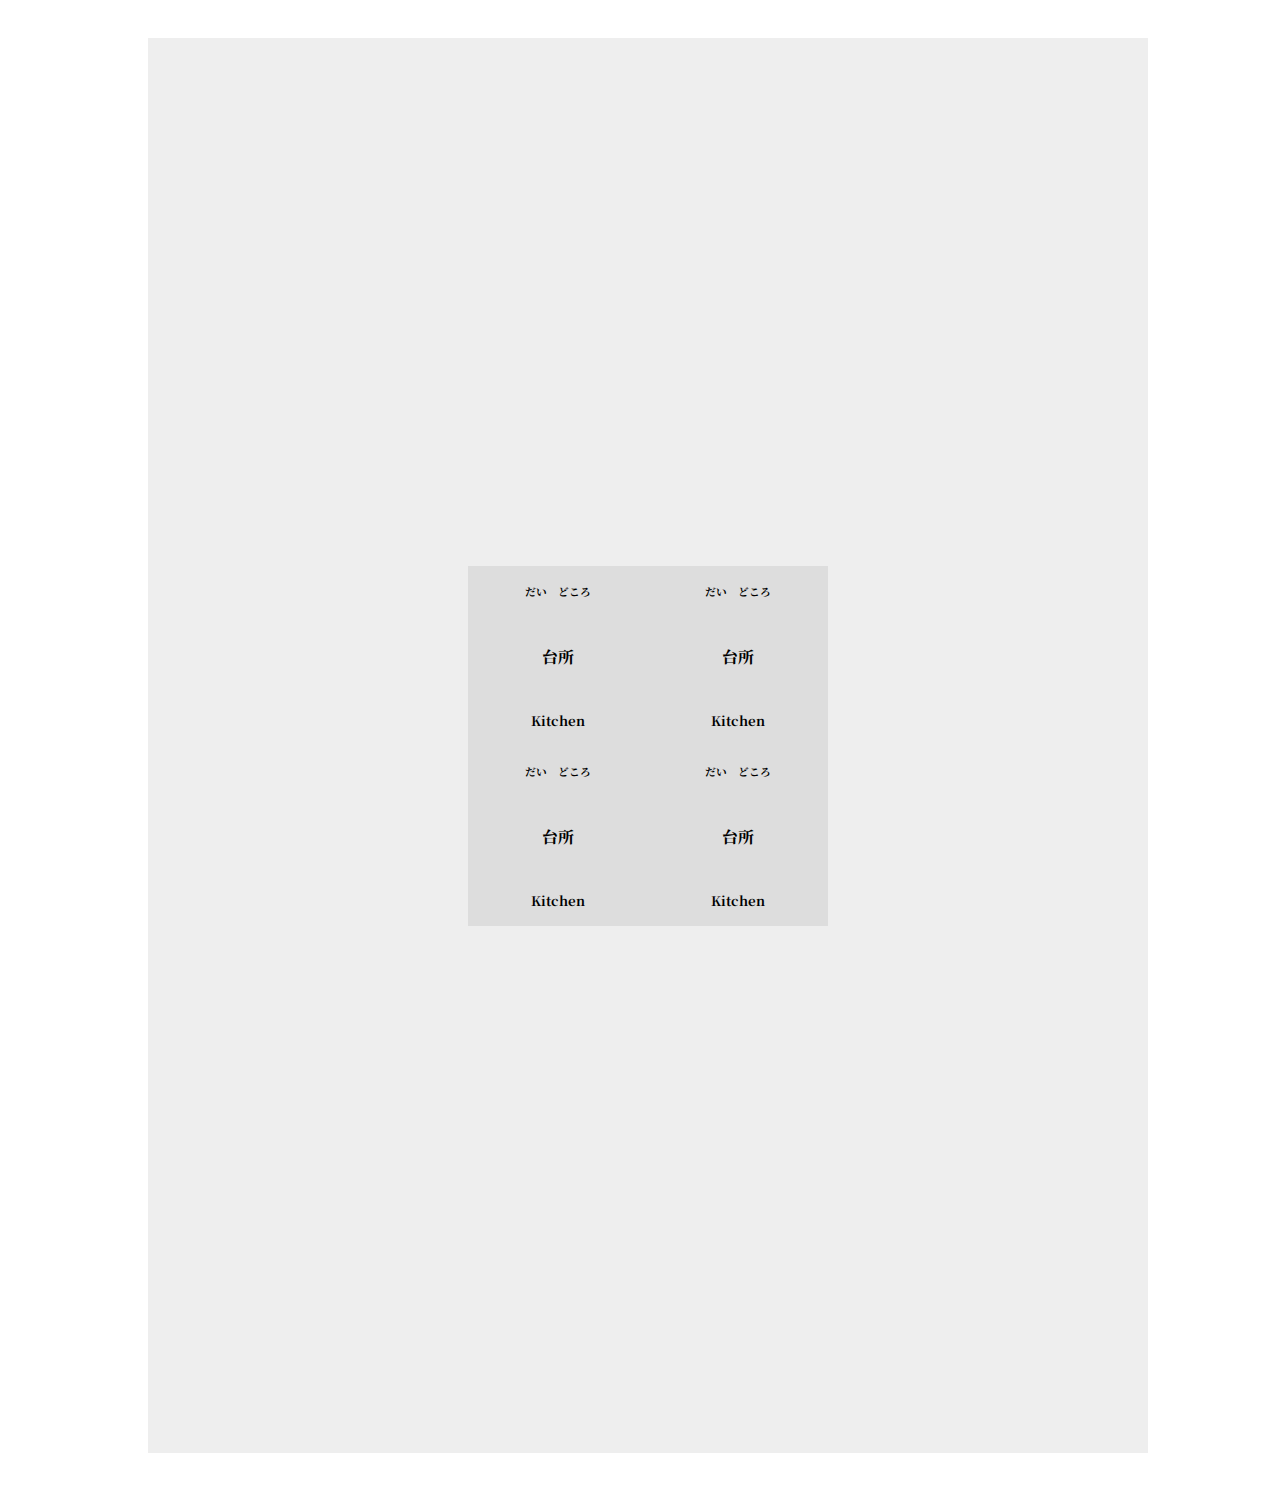
==== index.html @ 010be97d "First And FInal" ====
<!DOCTYPE html>
<html lang="en">
<head>
  <meta charset="UTF-8">
  <meta name="viewport" content="width=device-width, initial-scale=1.0">
  <link rel="stylesheet" href="https://stackpath.bootstrapcdn.com/bootstrap/4.5.0/css/bootstrap.min.css" integrity="sha384-9aIt2nRpC12Uk9gS9baDl411NQApFmC26EwAOH8WgZl5MYYxFfc+NcPb1dKGj7Sk" crossorigin="anonymous">
  <link rel="stylesheet" href="./css/style.css">
  <title>PrintA4 - For Printing Use Only</title>
</head>
<body>
  <div class="container">
    <div class="background">
      <div class="page">
        <div class="note">
          <div class="note-sec border">
            <h6>だい　どころ</h6>
            <h4>台所</h4>
            <h5>Kitchen</h5>
          </div>
          <div class="note-sec border">
            <h6>だい　どころ</h6>
            <h4>台所</h4>
            <h5>Kitchen</h5>
          </div>
          <div class="note-sec border">
            <h6>だい　どころ</h6>
            <h4>台所</h4>
            <h5>Kitchen</h5>
          </div>
          <div class="note-sec border">
            <h6>だい　どころ</h6>
            <h4>台所</h4>
            <h5>Kitchen</h5>
          </div>
        </div>
      </div>
    </div>
  </div>
</body>
</html>
---- css/style.css ----
@import url("https://fonts.googleapis.com/css2?family=Noto+Serif+JP:wght@500&display=swap");
body {
  width: 100%;
  height: 100%;
  display: -webkit-box;
  display: -ms-flexbox;
  display: flex;
  -webkit-box-pack: center;
      -ms-flex-pack: center;
          justify-content: center;
  -webkit-box-align: center;
      -ms-flex-align: center;
          align-items: center;
}

.background {
  width: 100%;
  height: 100%;
  display: -webkit-box;
  display: -ms-flexbox;
  display: flex;
  -webkit-box-pack: center;
      -ms-flex-pack: center;
          justify-content: center;
  -webkit-box-align: center;
      -ms-flex-align: center;
          align-items: center;
}

.page {
  margin: 30px;
  width: 1000px;
  height: 1415px;
  background-color: #EEE;
  display: -webkit-box;
  display: -ms-flexbox;
  display: flex;
  -webkit-box-pack: center;
      -ms-flex-pack: center;
          justify-content: center;
  -webkit-box-align: center;
      -ms-flex-align: center;
          align-items: center;
}

.page .note {
  width: 360px;
  height: 360px;
  background-color: #DDD;
  display: -ms-grid;
  display: grid;
  -ms-grid-columns: 1fr 1fr;
      grid-template-columns: 1fr 1fr;
}

.page .note .note-sec {
  width: 180px;
  height: 180px;
  display: -webkit-box;
  display: -ms-flexbox;
  display: flex;
  -webkit-box-orient: vertical;
  -webkit-box-direction: normal;
      -ms-flex-direction: column;
          flex-direction: column;
  -webkit-box-pack: center;
      -ms-flex-pack: center;
          justify-content: center;
  -webkit-box-align: center;
      -ms-flex-align: center;
          align-items: center;
  font-family: 'Noto Serif JP', serif;
}

.page .note-sing {
  width: 360px;
  height: 360px;
  background-color: #DDD;
  display: -webkit-box;
  display: -ms-flexbox;
  display: flex;
  -webkit-box-pack: center;
      -ms-flex-pack: center;
          justify-content: center;
  -webkit-box-align: center;
      -ms-flex-align: center;
          align-items: center;
}

.page .note-sing .note-sec-sing {
  width: 100%;
  height: 100%;
  display: -webkit-box;
  display: -ms-flexbox;
  display: flex;
  -webkit-box-orient: vertical;
  -webkit-box-direction: normal;
      -ms-flex-direction: column;
          flex-direction: column;
  -webkit-box-pack: center;
      -ms-flex-pack: center;
          justify-content: center;
  -webkit-box-align: center;
      -ms-flex-align: center;
          align-items: center;
  font-family: 'Noto Serif JP', serif;
  font-size: 250px;
}

.page .note-sing .note-sec-sing h1 {
  font-size: 125px;
}

.page .note-sing .note-sec-sing h6, .page .note-sing .note-sec-sing h5 {
  font-size: 32px;
}

@media print {
  .page {
    visibility: visible;
    background-color: white;
    position: absolute;
    left: 0;
    top: 0;
  }
  .page .note {
    background-color: white;
    color: black;
  }
}
/*# sourceMappingURL=style.css.map */
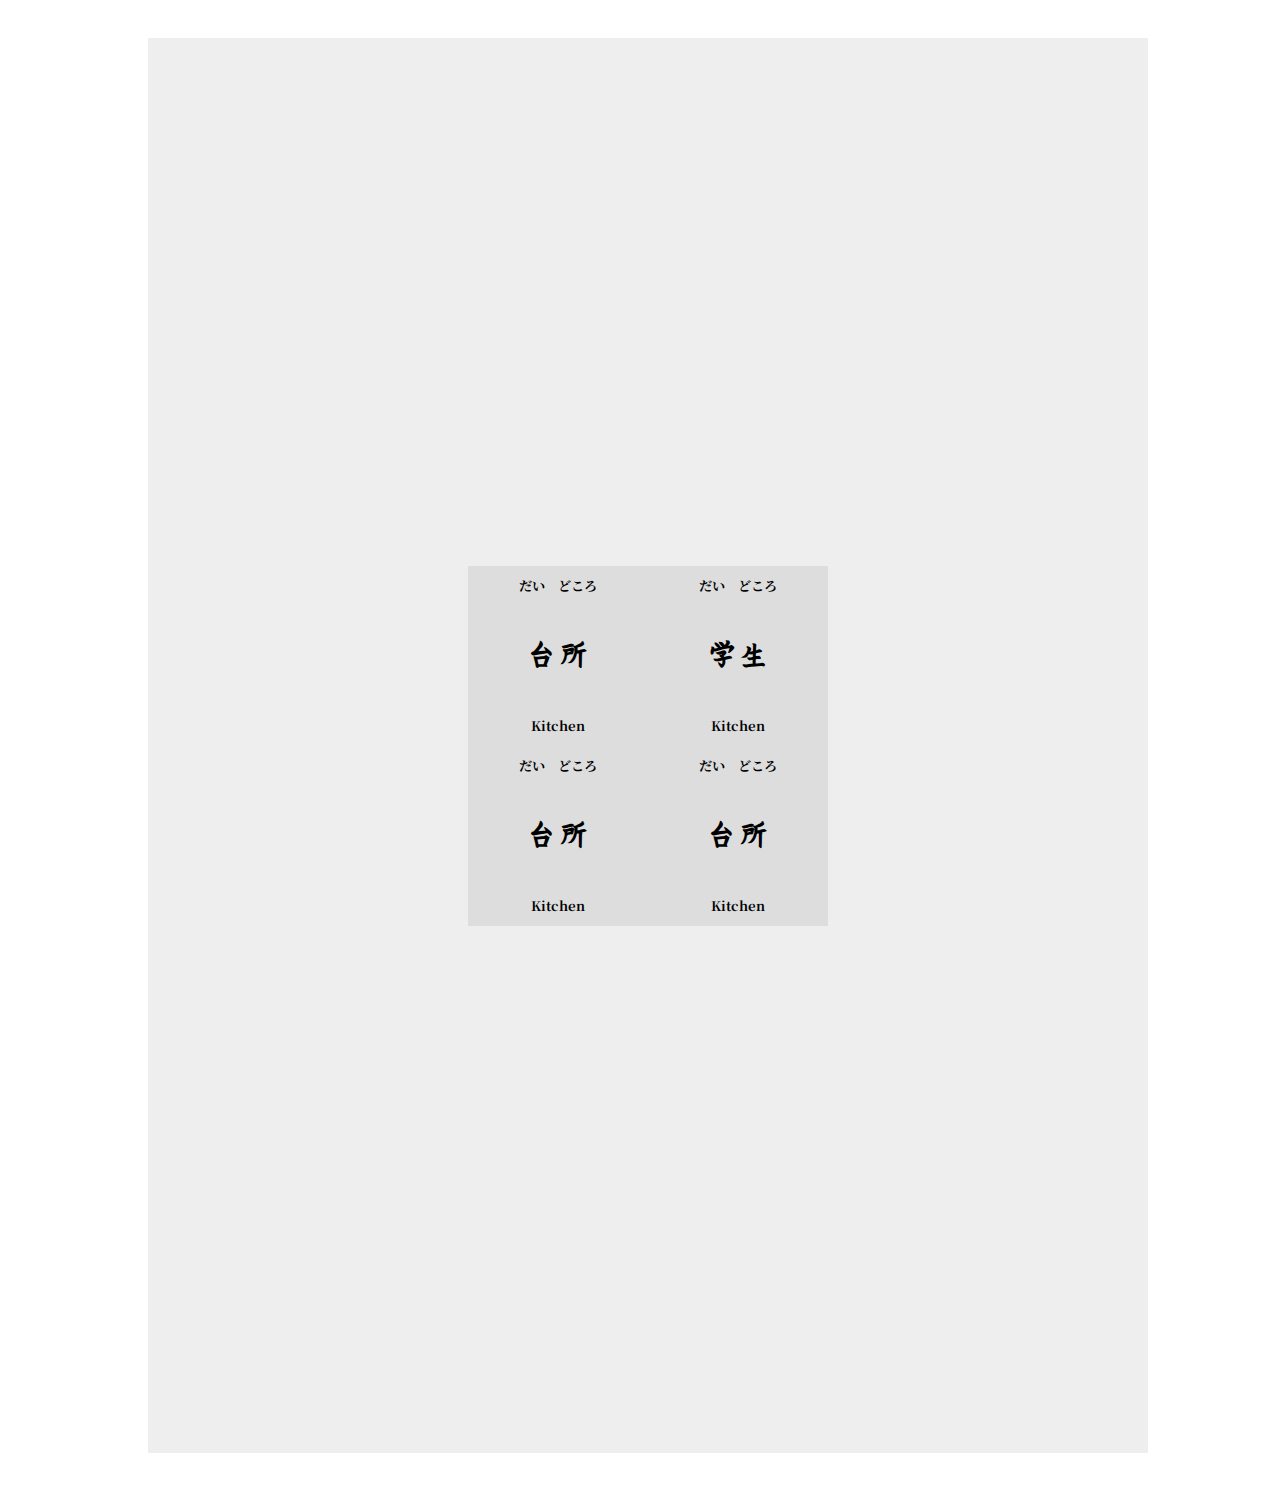
==== commit fa83d339: "Added New Font For Japanese" ====
--- a/index.html
+++ b/index.html
@@ -13,23 +13,23 @@
       <div class="page">
         <div class="note">
           <div class="note-sec border">
-            <h6>だい　どころ</h6>
-            <h4>台所</h4>
+            <h5>だい　どころ</h5>
+            <h1>台所</h1>
             <h5>Kitchen</h5>
           </div>
           <div class="note-sec border">
-            <h6>だい　どころ</h6>
-            <h4>台所</h4>
+            <h5>だい　どころ</h5>
+            <h1>学生</h1>
             <h5>Kitchen</h5>
           </div>
           <div class="note-sec border">
-            <h6>だい　どころ</h6>
-            <h4>台所</h4>
+            <h5>だい　どころ</h5>
+            <h1>台所</h1>
             <h5>Kitchen</h5>
           </div>
           <div class="note-sec border">
-            <h6>だい　どころ</h6>
-            <h4>台所</h4>
+            <h5>だい　どころ</h5>
+            <h1>台所</h1>
             <h5>Kitchen</h5>
           </div>
         </div>
--- a/css/style.css
+++ b/css/style.css
@@ -1,4 +1,18 @@
 @import url("https://fonts.googleapis.com/css2?family=Noto+Serif+JP:wght@500&display=swap");
+@import url("https://fonts.googleapis.com/css2?family=EB+Garamond:wght@800&display=swap");
+@font-face {
+  font-family: Aihara;
+  src: url("../font/AiharaHudemojiKaisho3.00.ttf");
+}
+
+h5 {
+  font-family: 'EB Garamond', serif;
+}
+
+h5 {
+  font-family: 'Noto Serif JP', serif;
+}
+
 body {
   width: 100%;
   height: 100%;
@@ -69,7 +83,7 @@
   -webkit-box-align: center;
       -ms-flex-align: center;
           align-items: center;
-  font-family: 'Noto Serif JP', serif;
+  font-family: Aihara;
 }
 
 .page .note-sing {
@@ -103,7 +117,7 @@
   -webkit-box-align: center;
       -ms-flex-align: center;
           align-items: center;
-  font-family: 'Noto Serif JP', serif;
+  font-family: Aihara;
   font-size: 250px;
 }
 
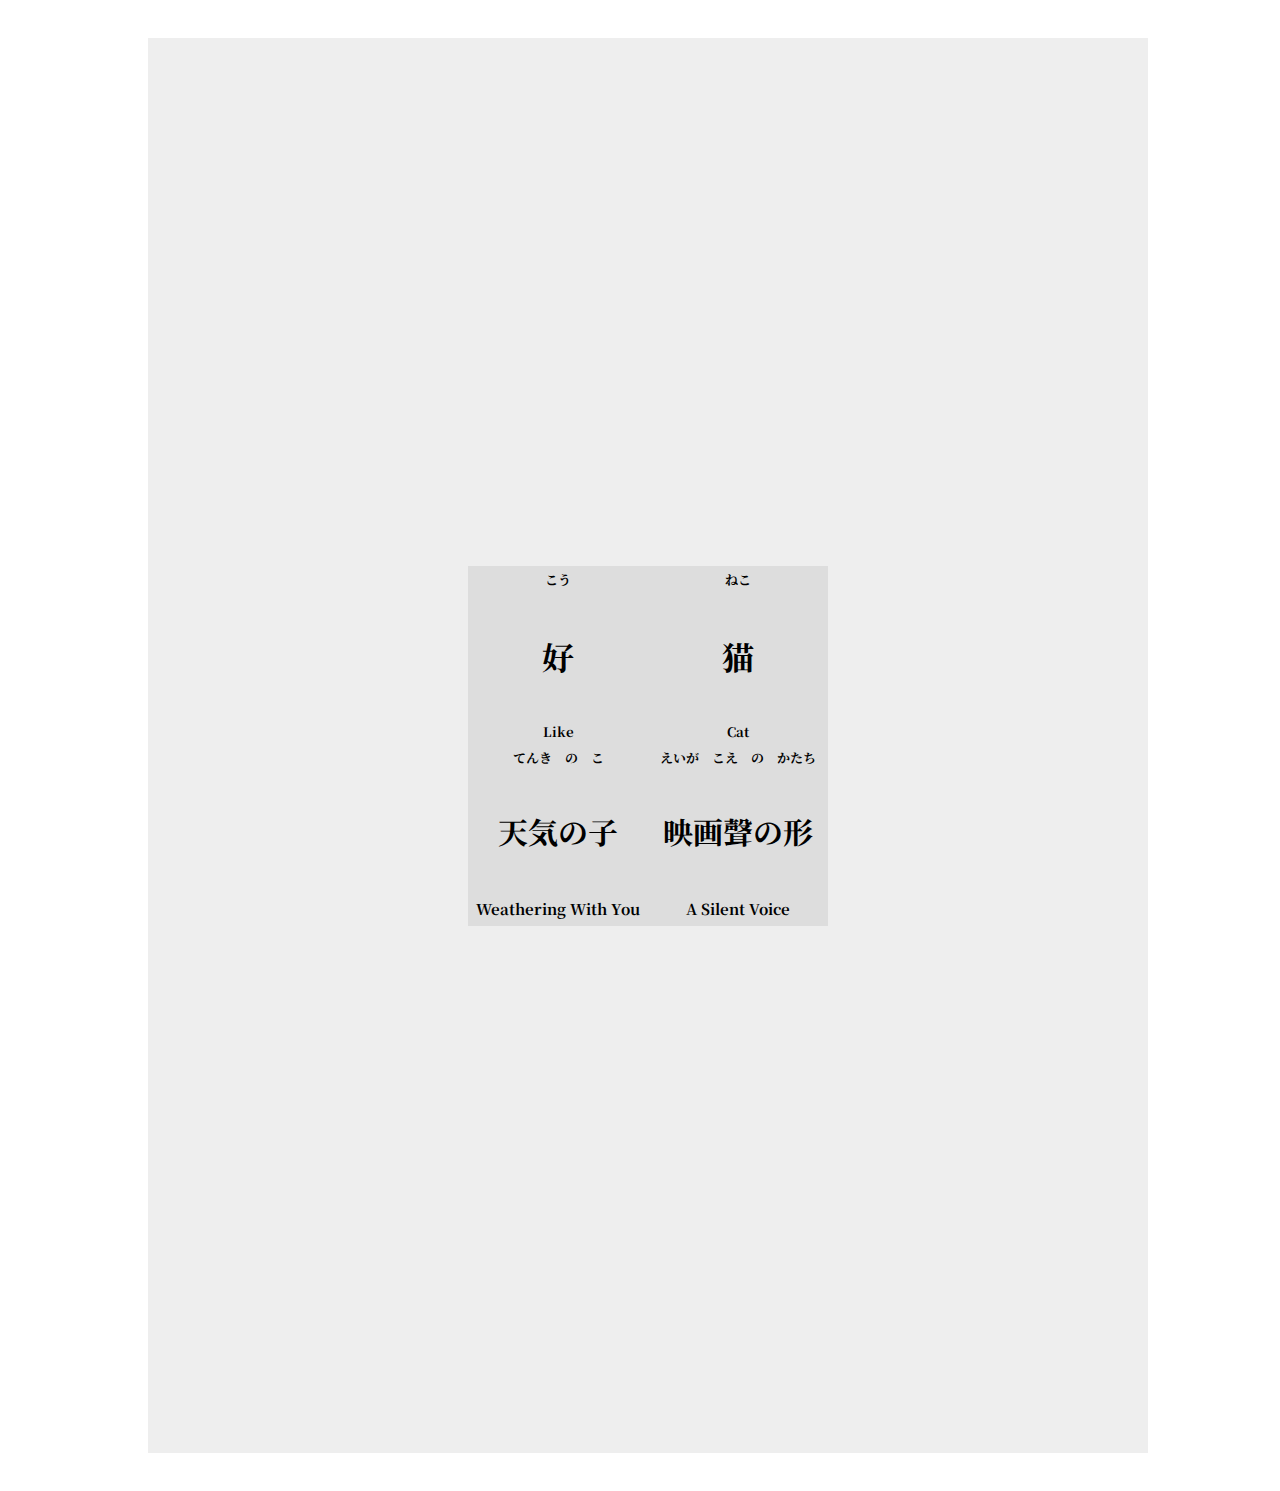
==== commit 658bf274: "Done" ====
--- a/index.html
+++ b/index.html
@@ -13,24 +13,24 @@
       <div class="page">
         <div class="note">
           <div class="note-sec border">
-            <h5>だい　どころ</h5>
-            <h1>台所</h1>
-            <h5>Kitchen</h5>
+            <h5>こう</h5>
+            <h1 style="font-family: 'Noto Serif JP', serif;">好</h1>
+            <h5>Like</h5>
           </div>
           <div class="note-sec border">
-            <h5>だい　どころ</h5>
-            <h1>学生</h1>
-            <h5>Kitchen</h5>
+            <h5>ねこ</h5>
+            <h1 style="font-family: 'Noto Serif JP', serif;">猫</h1>
+            <h5>Cat</h5>
           </div>
           <div class="note-sec border">
-            <h5>だい　どころ</h5>
-            <h1>台所</h1>
-            <h5>Kitchen</h5>
+            <h5 style="font-size: 13px;">てんき　の　こ</h5>
+            <h1 style="font-family: 'Noto Serif JP', serif; font-size: 30px;">天気の子</h1>
+            <h5 style="font-size: 15px;">Weathering With You</h5>
           </div>
           <div class="note-sec border">
-            <h5>だい　どころ</h5>
-            <h1>台所</h1>
-            <h5>Kitchen</h5>
+            <h5 style="font-size: 13px;">えいが　こえ　の　かたち</h5>
+            <h1 style="font-family: 'Noto Serif JP', serif; font-size: 30px;">映画聲の形</h1>
+            <h5 style="font-size: 15px;">A Silent Voice</h5>
           </div>
         </div>
       </div>
--- a/css/style.css
+++ b/css/style.css
@@ -1,12 +1,7 @@
 @import url("https://fonts.googleapis.com/css2?family=Noto+Serif+JP:wght@500&display=swap");
-@import url("https://fonts.googleapis.com/css2?family=EB+Garamond:wght@800&display=swap");
 @font-face {
   font-family: Aihara;
   src: url("../font/AiharaHudemojiKaisho3.00.ttf");
-}
-
-h5 {
-  font-family: 'EB Garamond', serif;
 }
 
 h5 {
